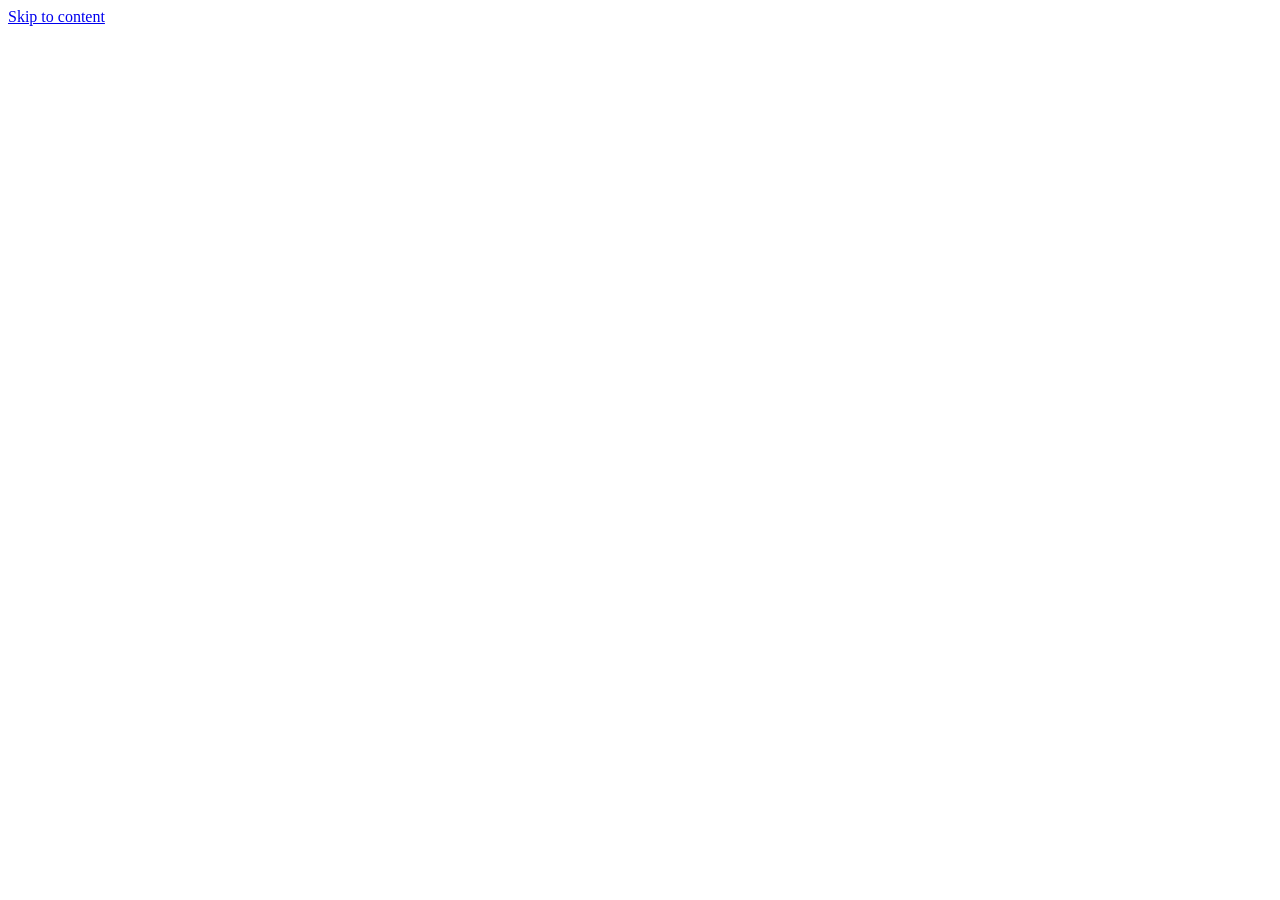
==== index.html @ 4ca3c392 "Deploy Pink Day site" ====
<!doctype html>
<html lang="en" dir="ltr">
  <head>
    <meta charset="UTF-8" />
    <meta name="viewport" content="width=device-width, initial-scale=1, viewport-fit=cover" />
    <meta name="theme-color" content="#fff6f8" />
    <meta name="description" content="Pink Day - Breast Cancer Awareness at Kuwait University, College of Science. Biological Sciences Club." />
    <link rel="icon" href="/favicon.svg" type="image/svg+xml" />
    <link rel="manifest" href="/manifest.webmanifest" />
    <link rel="preconnect" href="https://fonts.googleapis.com" />
    <link rel="preconnect" href="https://fonts.gstatic.com" crossorigin />
    <link rel="stylesheet" href="https://fonts.googleapis.com/css2?family=IBM+Plex+Sans+Arabic:wght@400;600;700&family=Playfair+Display:wght@600;700&display=swap" media="print" onload="this.media='all'" />
    <title>Pink Day · اليوم الوردي</title>
    <script type="module" crossorigin src="/assets/index-Xla1lLvc.js"></script>
    <link rel="stylesheet" crossorigin href="/assets/index-WlaZUGec.css">
  </head>
  <body>
    <a class="skip-link" href="#main">Skip to content</a>
    <header class="site-header" id="site-header"></header>
    <main class="site-main container" id="main" tabindex="-1"></main>
    <footer class="site-footer" id="site-footer"></footer>
  </body>
</html>
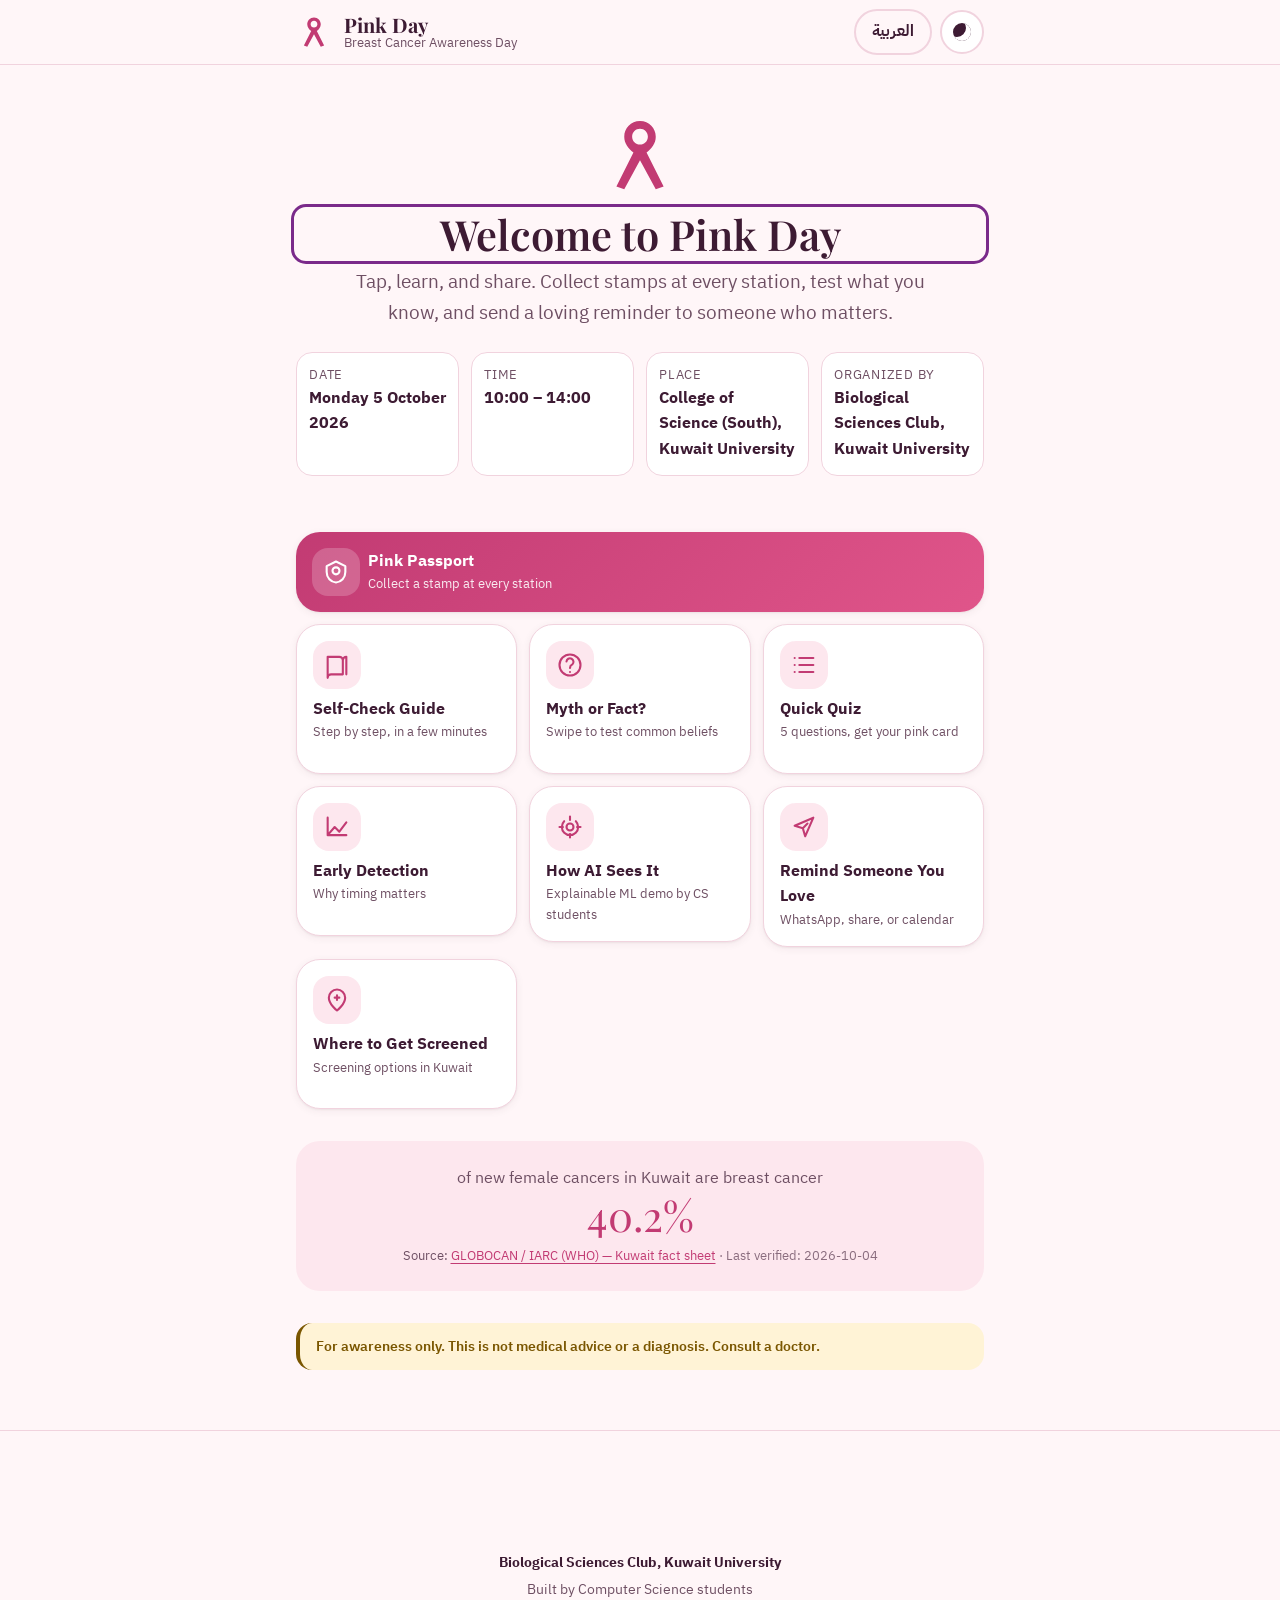
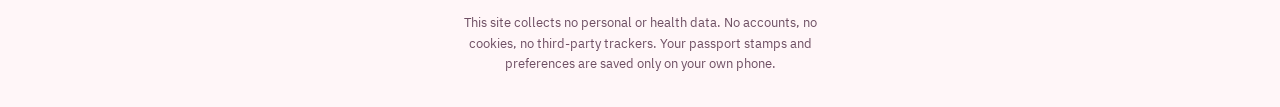
==== commit da2fb72a: "Point index.html at complete hashed assets" ====
--- a/index.html
+++ b/index.html
@@ -5,19 +5,38 @@
     <meta name="viewport" content="width=device-width, initial-scale=1, viewport-fit=cover" />
     <meta name="theme-color" content="#fff6f8" />
     <meta name="description" content="Pink Day - Breast Cancer Awareness at Kuwait University, College of Science. Biological Sciences Club." />
+    <meta name="robots" content="index, follow" />
+    <meta property="og:title" content="Pink Day · اليوم الوردي" />
+    <meta property="og:description" content="Breast Cancer Awareness Day, Kuwait University, College of Science (South)." />
+    <meta property="og:type" content="website" />
     <link rel="icon" href="/favicon.svg" type="image/svg+xml" />
     <link rel="manifest" href="/manifest.webmanifest" />
+    <!-- Fonts: Playfair Display (headings), IBM Plex Sans Arabic (body + Arabic). display=swap keeps text visible on slow networks. -->
     <link rel="preconnect" href="https://fonts.googleapis.com" />
     <link rel="preconnect" href="https://fonts.gstatic.com" crossorigin />
-    <link rel="stylesheet" href="https://fonts.googleapis.com/css2?family=IBM+Plex+Sans+Arabic:wght@400;600;700&family=Playfair+Display:wght@600;700&display=swap" media="print" onload="this.media='all'" />
+    <link
+      rel="stylesheet"
+      href="https://fonts.googleapis.com/css2?family=IBM+Plex+Sans+Arabic:wght@400;600;700&family=Playfair+Display:wght@600;700&display=swap"
+      media="print"
+      onload="this.media='all'"
+    />
+    <noscript>
+      <link
+        rel="stylesheet"
+        href="https://fonts.googleapis.com/css2?family=IBM+Plex+Sans+Arabic:wght@400;600;700&family=Playfair+Display:wght@600;700&display=swap"
+      />
+    </noscript>
     <title>Pink Day · اليوم الوردي</title>
-    <script type="module" crossorigin src="/assets/index-Xla1lLvc.js"></script>
+    <script type="module" crossorigin src="/assets/index-9CtnRjCJ.js"></script>
     <link rel="stylesheet" crossorigin href="/assets/index-WlaZUGec.css">
   </head>
   <body>
-    <a class="skip-link" href="#main">Skip to content</a>
+    <a class="skip-link" href="#main" data-i18n="app.skipToContent">Skip to content</a>
     <header class="site-header" id="site-header"></header>
     <main class="site-main container" id="main" tabindex="-1"></main>
     <footer class="site-footer" id="site-footer"></footer>
+    <noscript>
+      <p style="text-align: center; padding: 1rem">This site needs JavaScript. · هذا الموقع يحتاج إلى تفعيل JavaScript.</p>
+    </noscript>
   </body>
 </html>
--- a/assets/index-WlaZUGec.css
+++ b/assets/index-WlaZUGec.css
@@ -0,0 +1 @@
+:root{--pink-50: #fff6f8;--pink-100: #fde7ee;--pink-200: #f9cfdc;--pink-300: #f4a6c1;--pink-400: #ec7ba3;--pink-500: #e0558a;--pink-600: #c23b73;--pink-700: #9b2d5c;--plum-700: #5a2a4a;--plum-800: #3d1b33;--plum-900: #2a1a26;--cream: #fffaf6;--rose: #d94f7a;--bg: var(--pink-50);--bg-elev: #ffffff;--bg-soft: var(--pink-100);--text: var(--plum-800);--text-muted: #6e4f63;--border: #f1d3de;--accent: var(--pink-600);--accent-strong: var(--pink-700);--accent-soft: var(--pink-200);--on-accent: #ffffff;--success: #2f7a4f;--success-soft: #e3f3e8;--danger: #b4233b;--danger-soft: #fde6ea;--warning-soft: #fff3d6;--warning: #7a5600;--focus: #7a2a8a;--shadow-sm: 0 1px 2px rgba(61, 27, 51, .06), 0 2px 8px rgba(61, 27, 51, .06);--shadow-md: 0 6px 24px rgba(61, 27, 51, .1);--font-sans: "IBM Plex Sans Arabic", "Cairo", system-ui, -apple-system, "Segoe UI", Roboto, "Noto Sans Arabic", sans-serif;--font-serif: "Playfair Display", "Cormorant Garamond", Georgia, "Times New Roman", serif;--fs-xs: .8rem;--fs-sm: .9rem;--fs-md: 1rem;--fs-lg: 1.2rem;--fs-xl: 1.5rem;--fs-2xl: 2rem;--fs-3xl: 2.6rem;--radius-sm: 10px;--radius-md: 16px;--radius-lg: 24px;--radius-pill: 999px;--space-1: .25rem;--space-2: .5rem;--space-3: .75rem;--space-4: 1rem;--space-5: 1.5rem;--space-6: 2rem;--space-8: 3rem;--container: 720px;--tap: 44px;--ease: cubic-bezier(.2, .7, .2, 1);--dur-fast: .15s;--dur: .26s;--dur-slow: .5s;color-scheme:light}:root[data-theme=dark]{--bg: var(--plum-900);--bg-elev: #3a2434;--bg-soft: #4a2d42;--text: #fbeaf0;--text-muted: #d9b8c8;--border: #5e3c53;--accent: var(--pink-300);--accent-strong: var(--pink-200);--accent-soft: #5e3c53;--on-accent: var(--plum-900);--success: #8fd4a8;--success-soft: #28452f;--danger: #ff9bb0;--danger-soft: #4d2430;--warning-soft: #4a3b1c;--warning: #ffd98a;--focus: #f4a6c1;--shadow-sm: 0 1px 2px rgba(0, 0, 0, .3), 0 2px 8px rgba(0, 0, 0, .3);--shadow-md: 0 6px 24px rgba(0, 0, 0, .4);color-scheme:dark}@media(prefers-reduced-motion:reduce){:root{--dur-fast: 0ms;--dur: 0ms;--dur-slow: 0ms}}*,*:before,*:after{box-sizing:border-box}html{-webkit-text-size-adjust:100%;scroll-behavior:smooth}@media(prefers-reduced-motion:reduce){html{scroll-behavior:auto}*,*:before,*:after{animation-duration:.01ms!important;animation-iteration-count:1!important;transition-duration:.01ms!important}}body{margin:0;min-height:100dvh;display:flex;flex-direction:column;background:var(--bg);color:var(--text);font-family:var(--font-sans);font-size:var(--fs-md);line-height:1.6;-webkit-font-smoothing:antialiased;transition:background var(--dur),color var(--dur)}[dir=rtl] body{line-height:1.8}h1,h2,h3,h4{font-family:var(--font-serif);color:var(--text);line-height:1.2;margin:0 0 var(--space-3);font-weight:600;text-wrap:balance}[dir=rtl] h1,[dir=rtl] h2,[dir=rtl] h3,[dir=rtl] h4{font-family:var(--font-sans);font-weight:700}h1{font-size:clamp(1.7rem,5vw,var(--fs-3xl))}h2{font-size:var(--fs-xl)}h3{font-size:var(--fs-lg)}p{margin:0 0 var(--space-3)}a{color:var(--accent);text-decoration-thickness:1px;text-underline-offset:3px}a:hover{color:var(--accent-strong)}img,svg,canvas{max-width:100%;display:block}button,input,select{font:inherit;color:inherit}:focus-visible{outline:3px solid var(--focus);outline-offset:2px;border-radius:var(--radius-sm)}ul,ol{padding-inline-start:1.4em}.sr-only{position:absolute!important;width:1px;height:1px;padding:0;margin:-1px;overflow:hidden;clip:rect(0,0,0,0);white-space:nowrap;border:0}.skip-link{position:absolute;inset-inline-start:var(--space-3);top:-100px;background:var(--accent);color:var(--on-accent);padding:var(--space-2) var(--space-4);border-radius:var(--radius-sm);z-index:100;transition:top var(--dur-fast)}.skip-link:focus{top:var(--space-3)}.container{width:100%;max-width:var(--container);margin-inline:auto;padding-inline:var(--space-4)}.site-header{position:sticky;top:0;z-index:50;background:color-mix(in srgb,var(--bg) 85%,transparent);backdrop-filter:saturate(1.4) blur(10px);-webkit-backdrop-filter:saturate(1.4) blur(10px);border-bottom:1px solid var(--border)}.header-inner{display:flex;align-items:center;justify-content:space-between;gap:var(--space-3);min-height:64px}.brand{display:flex;align-items:center;gap:var(--space-3);text-decoration:none;color:var(--text);min-height:var(--tap)}.brand-icon{width:36px;height:36px;color:var(--accent);flex-shrink:0}.brand-text{display:flex;flex-direction:column;line-height:1.15}.brand-name{font-family:var(--font-serif);font-weight:700;font-size:1.25rem}[dir=rtl] .brand-name{font-family:var(--font-sans)}.brand-tag{font-size:var(--fs-xs);color:var(--text-muted)}.header-actions{display:flex;gap:var(--space-2);align-items:center}.site-main{flex:1;padding-block:var(--space-5) var(--space-8)}.page{animation:page-in var(--dur-slow) var(--ease) both}@keyframes page-in{0%{opacity:0;transform:translateY(10px)}to{opacity:1;transform:none}}.page-header{margin-bottom:var(--space-5)}.page-title{margin-bottom:var(--space-2)}.page-title:focus{outline:none}.page-intro{color:var(--text-muted);font-size:var(--fs-lg);max-width:60ch}.back-link{display:inline-flex;align-items:center;min-height:var(--tap);gap:var(--space-1);color:var(--text-muted);text-decoration:none;font-size:var(--fs-sm);margin-bottom:var(--space-2)}.back-link:hover{color:var(--accent)}[dir=rtl] .back-arrow{display:inline-block;transform:scaleX(-1)}.page-loading{display:grid;place-items:center;min-height:40vh}.spinner{width:36px;height:36px;border-radius:50%;border:3px solid var(--accent-soft);border-top-color:var(--accent);animation:spin .8s linear infinite}@keyframes spin{to{transform:rotate(360deg)}}.disclaimer{margin-top:var(--space-6);padding:var(--space-3) var(--space-4);border-radius:var(--radius-md);background:var(--warning-soft);color:var(--warning);font-size:var(--fs-sm);font-weight:600;border-inline-start:4px solid currentColor}.site-footer{border-top:1px solid var(--border);padding-block:var(--space-6);text-align:center;color:var(--text-muted);font-size:var(--fs-sm)}.footer-logos{display:flex;justify-content:center;gap:var(--space-5);margin-bottom:var(--space-4);flex-wrap:wrap}.footer-logo{width:72px;height:72px;object-fit:contain;border-radius:var(--radius-md);background:var(--bg-elev);padding:var(--space-2);border:1px dashed var(--border)}.footer-logo.is-missing{visibility:hidden}.footer-org{font-weight:700;color:var(--text);margin-bottom:var(--space-1)}.footer-built{margin-bottom:var(--space-3)}.footer-privacy-note{max-width:48ch;margin:0 auto;font-size:var(--fs-xs);text-align:center}.btn{display:inline-flex;align-items:center;justify-content:center;gap:var(--space-2);min-height:var(--tap);min-width:var(--tap);padding:var(--space-2) var(--space-5);border-radius:var(--radius-pill);border:2px solid transparent;font-weight:600;cursor:pointer;text-decoration:none;transition:transform var(--dur-fast) var(--ease),background var(--dur-fast),box-shadow var(--dur-fast),color var(--dur-fast);-webkit-tap-highlight-color:transparent;user-select:none}.btn:active{transform:scale(.97)}.btn:disabled{opacity:.5;cursor:not-allowed}.btn-primary{background:var(--accent);color:var(--on-accent);box-shadow:var(--shadow-sm)}.btn-primary:hover{background:var(--accent-strong);color:var(--on-accent)}.btn-secondary{background:var(--bg-elev);color:var(--accent);border-color:var(--accent-soft)}.btn-secondary:hover{border-color:var(--accent)}.btn-ghost{background:transparent;color:var(--text);border-color:var(--border)}.btn-ghost:hover{background:var(--bg-soft)}.btn-danger{background:transparent;color:var(--danger);border-color:var(--danger-soft)}.btn-icon{padding:0;width:var(--tap);height:var(--tap);border-radius:50%;background:var(--bg-elev);border-color:var(--border)}.btn-block{width:100%}.btn-lg{font-size:var(--fs-lg);padding:var(--space-3) var(--space-6)}.btn-row{display:flex;flex-wrap:wrap;gap:var(--space-3);margin-block:var(--space-4)}.btn-row>.btn{flex:1 1 auto}.theme-icon{width:18px;height:18px;border-radius:50%;background:var(--text);box-shadow:inset -5px -4px 0 0 var(--bg-elev);transition:box-shadow var(--dur),background var(--dur)}:root[data-theme=dark] .theme-icon{box-shadow:inset 0 0 0 0 var(--bg-elev);background:var(--accent)}.lang-toggle{font-weight:700;padding-inline:var(--space-4)}.card{background:var(--bg-elev);border:1px solid var(--border);border-radius:var(--radius-lg);padding:var(--space-5);box-shadow:var(--shadow-sm)}.card+.card{margin-top:var(--space-4)}.card-soft{background:var(--bg-soft);border-color:transparent;box-shadow:none}.card-title{margin-bottom:var(--space-2)}.section{margin-block:var(--space-6)}.section-title{margin-bottom:var(--space-2)}.section-text{color:var(--text-muted)}.todo-chip{display:inline-block;padding:0 var(--space-2);border-radius:var(--radius-sm);background:var(--warning-soft);color:var(--warning);font-size:var(--fs-xs);font-weight:700;letter-spacing:.02em;vertical-align:middle}.todo-note{font-size:var(--fs-sm);color:var(--text-muted);padding:var(--space-2) var(--space-3);border:1px dashed var(--border);border-radius:var(--radius-md)}.source-badge{font-size:var(--fs-xs);color:var(--text-muted);margin:var(--space-2) 0 0}.source-badge-pending{font-style:italic}.source-verified{opacity:.8}.figure{text-align:center}.figure-value{font-family:var(--font-serif);font-size:var(--fs-3xl);color:var(--accent);margin:0;line-height:1.1}.figure-pending .figure-value{font-size:var(--fs-lg);font-family:var(--font-sans);color:var(--text-muted)}.figure-label{color:var(--text-muted);margin:0}.banner{display:flex;gap:var(--space-3);align-items:flex-start;padding:var(--space-3) var(--space-4);border-radius:var(--radius-md);font-weight:700;margin-bottom:var(--space-5)}.banner-warning{background:var(--warning-soft);color:var(--warning);border:1px solid color-mix(in srgb,var(--warning) 30%,transparent)}.banner-info{background:var(--bg-soft);color:var(--text)}.progress{height:12px;background:var(--accent-soft);border-radius:var(--radius-pill);overflow:hidden}.progress-fill{height:100%;width:0;background:linear-gradient(90deg,var(--pink-400),var(--accent));border-radius:inherit;transition:width var(--dur-slow) var(--ease)}.toast-region{position:fixed;inset-inline:0;bottom:calc(var(--space-5) + env(safe-area-inset-bottom));display:flex;justify-content:center;pointer-events:none;z-index:200}.toast{background:var(--plum-800);color:#fff;padding:var(--space-3) var(--space-5);border-radius:var(--radius-pill);box-shadow:var(--shadow-md);font-weight:600;opacity:0;transform:translateY(12px);transition:opacity var(--dur) var(--ease),transform var(--dur) var(--ease);max-width:90vw}:root[data-theme=dark] .toast{background:var(--pink-200);color:var(--plum-900)}.toast.is-visible{opacity:1;transform:none}.tooltip{position:relative;display:inline-block;vertical-align:middle}.tooltip-btn{width:28px;height:28px;padding:0;display:inline-grid;place-items:center;border-radius:50%;border:1px solid var(--border);background:var(--bg-elev);color:var(--accent);cursor:pointer;position:relative}.tooltip-btn:after{content:"";position:absolute;inset:-8px}.tooltip-bubble{position:absolute;bottom:calc(100% + 8px);inset-inline-start:50%;transform:translate(-50%);width:min(280px,80vw);background:var(--plum-800);color:#fff;font-size:var(--fs-sm);font-weight:400;line-height:1.5;padding:var(--space-3);border-radius:var(--radius-md);box-shadow:var(--shadow-md);opacity:0;visibility:hidden;transition:opacity var(--dur-fast);z-index:20;text-align:start;font-family:var(--font-sans)}[dir=rtl] .tooltip-bubble{transform:translate(50%)}:root[data-theme=dark] .tooltip-bubble{background:var(--pink-100);color:var(--plum-900)}.tooltip.is-open .tooltip-bubble{opacity:1;visibility:visible}.with-tip{display:flex;align-items:center;gap:var(--space-2);flex-wrap:wrap}.input{width:100%;min-height:var(--tap);padding:var(--space-2) var(--space-4);border-radius:var(--radius-md);border:2px solid var(--border);background:var(--bg-elev);color:var(--text);font-size:var(--fs-lg)}.input:focus{border-color:var(--accent);outline:none}.input-code{text-transform:uppercase;letter-spacing:.3em;text-align:center;font-family:ui-monospace,SF Mono,Menlo,Consolas,monospace}.range{width:100%;height:var(--tap);margin:0;background:transparent;-webkit-appearance:none;appearance:none;cursor:pointer}.range::-webkit-slider-runnable-track{height:8px;border-radius:var(--radius-pill);background:var(--accent-soft)}.range::-moz-range-track{height:8px;border-radius:var(--radius-pill);background:var(--accent-soft)}.range::-webkit-slider-thumb{-webkit-appearance:none;width:28px;height:28px;margin-top:-10px;border-radius:50%;background:var(--accent);border:3px solid var(--bg-elev);box-shadow:var(--shadow-sm)}.range::-moz-range-thumb{width:28px;height:28px;border-radius:50%;background:var(--accent);border:3px solid var(--bg-elev);box-shadow:var(--shadow-sm)}.range:focus-visible{outline-offset:6px}.field{margin-bottom:var(--space-4)}.field-label{display:flex;justify-content:space-between;align-items:center;gap:var(--space-2);font-weight:600;margin-bottom:var(--space-1)}.field-value{font-variant-numeric:tabular-nums;color:var(--accent)}.status{padding:var(--space-4);border-radius:var(--radius-md);font-weight:600;display:flex;gap:var(--space-3);align-items:flex-start}.status-success{background:var(--success-soft);color:var(--success)}.status-danger{background:var(--danger-soft);color:var(--danger)}.status p{margin:0;font-weight:400}.status strong{display:block}.error-state{text-align:center}.confetti-canvas{position:fixed;inset:0;width:100%;height:100%;pointer-events:none;z-index:300}.muted{color:var(--text-muted)}.center{text-align:center}.stack>*+*{margin-top:var(--space-3)}.row{display:flex;gap:var(--space-3);align-items:center;flex-wrap:wrap}.grow{flex:1}.mt-4{margin-top:var(--space-4)}.mt-6{margin-top:var(--space-6)}.num{font-variant-numeric:tabular-nums;direction:ltr;unicode-bidi:isolate}.hero{text-align:center;padding:var(--space-5) 0 var(--space-6);position:relative}.hero-ribbon{width:84px;height:84px;margin:0 auto var(--space-3);color:var(--accent);animation:float 6s ease-in-out infinite}@keyframes float{0%,to{transform:translateY(0)}50%{transform:translateY(-6px)}}.hero h1{margin-bottom:var(--space-2)}.hero-intro{color:var(--text-muted);font-size:var(--fs-lg);max-width:52ch;margin-inline:auto}.event-meta{display:grid;grid-template-columns:repeat(auto-fit,minmax(140px,1fr));gap:var(--space-3);margin:var(--space-5) 0;list-style:none;padding:0}.event-meta-item{background:var(--bg-elev);border:1px solid var(--border);border-radius:var(--radius-md);padding:var(--space-3);text-align:start}.event-meta-item dt{font-size:var(--fs-xs);color:var(--text-muted);text-transform:uppercase;letter-spacing:.06em}.event-meta-item dd{margin:0;font-weight:700}.feature-grid{display:grid;grid-template-columns:repeat(2,1fr);gap:var(--space-3);list-style:none;padding:0;margin:0}@media(min-width:560px){.feature-grid{grid-template-columns:repeat(3,1fr)}}.feature-card{display:flex;flex-direction:column;gap:var(--space-2);min-height:150px;padding:var(--space-4);background:var(--bg-elev);border:1px solid var(--border);border-radius:var(--radius-lg);text-decoration:none;color:var(--text);box-shadow:var(--shadow-sm);transition:transform var(--dur) var(--ease),box-shadow var(--dur),border-color var(--dur)}.feature-card:hover,.feature-card:focus-visible{transform:translateY(-3px);box-shadow:var(--shadow-md);border-color:var(--accent-soft);color:var(--text)}.feature-icon{width:48px;height:48px;display:grid;place-items:center;border-radius:var(--radius-md);background:var(--bg-soft);color:var(--accent)}.feature-title{font-weight:700;font-size:var(--fs-md);line-height:1.3}.feature-desc{font-size:var(--fs-xs);color:var(--text-muted);margin:0}.feature-grid>li.is-wide{grid-column:1 / -1}.feature-card.is-wide{flex-direction:row;align-items:center;min-height:0;background:linear-gradient(135deg,var(--accent) 0%,var(--pink-500) 100%);color:var(--on-accent);border:none}.feature-card.is-wide:hover{color:var(--on-accent)}.feature-card.is-wide .feature-icon{background:#fff3;color:inherit}.feature-card.is-wide .feature-desc{color:inherit;opacity:.9}.passport-progress{display:flex;flex-direction:column;gap:var(--space-2);margin-bottom:var(--space-5)}.passport-progress-label{display:flex;justify-content:space-between;font-weight:700}.stamp-grid{display:grid;grid-template-columns:repeat(2,1fr);gap:var(--space-3);list-style:none;padding:0;margin:0 0 var(--space-5)}@media(min-width:480px){.stamp-grid{grid-template-columns:repeat(3,1fr)}}.stamp{position:relative;aspect-ratio:1;display:flex;flex-direction:column;align-items:center;justify-content:center;gap:var(--space-2);padding:var(--space-3);border-radius:var(--radius-lg);text-align:center;border:2px dashed var(--border);color:var(--text-muted);background:transparent;transition:border-color var(--dur),background var(--dur)}.stamp-collected{border-style:solid;border-color:var(--accent-soft);background:var(--bg-elev);color:var(--text);box-shadow:var(--shadow-sm)}.stamp-ribbon{width:56px;height:56px;color:var(--accent);filter:drop-shadow(0 2px 4px rgba(194,59,115,.3))}.stamp-empty .stamp-ribbon{color:var(--border);filter:none;opacity:.8}.stamp-num{position:absolute;top:var(--space-2);inset-inline-start:var(--space-2);width:26px;height:26px;border-radius:50%;display:grid;place-items:center;font-size:var(--fs-xs);font-weight:700;background:var(--bg-soft);color:var(--accent)}.stamp-collected .stamp-num{background:var(--accent);color:var(--on-accent)}.stamp-name{font-size:var(--fs-xs);font-weight:600;line-height:1.3}.stamp-pop .stamp-ribbon{animation:stamp-pop .7s var(--ease) both}@keyframes stamp-pop{0%{transform:scale(2.4) rotate(-15deg);opacity:0}55%{transform:scale(.9) rotate(3deg);opacity:1}75%{transform:scale(1.08) rotate(-2deg)}to{transform:scale(1) rotate(0)}}.stamp-pop{animation:stamp-flash .7s var(--ease)}@keyframes stamp-flash{0%{background:var(--accent-soft)}to{background:var(--bg-elev)}}.redeem-card{text-align:center;background:linear-gradient(160deg,var(--bg-elev),var(--bg-soft));border:2px solid var(--accent-soft)}.redeem-code{display:inline-block;font-family:ui-monospace,SF Mono,Menlo,Consolas,monospace;font-size:2.4rem;letter-spacing:.35em;padding:var(--space-3) var(--space-5);padding-inline-end:calc(var(--space-5) - .35em);border-radius:var(--radius-md);background:var(--bg);color:var(--accent);border:2px dashed var(--accent);margin:var(--space-3) 0;direction:ltr}.verify-form{display:flex;flex-direction:column;gap:var(--space-3)}.message-preview{white-space:pre-wrap;background:var(--bg-soft);border-radius:var(--radius-md);padding:var(--space-4);font-size:var(--fs-sm);position:relative}.message-preview:before{content:"";position:absolute;inset-inline-start:var(--space-4);bottom:-8px;border:8px solid transparent;border-top-color:var(--bg-soft);border-bottom:0}.btn-whatsapp{background:#1f8f5a;color:#fff}.btn-whatsapp:hover{background:#17754a;color:#fff}.chart-wrap{position:relative;height:260px;margin-block:var(--space-4)}.stage-stepper{margin-block:var(--space-4)}.stage-buttons{display:grid;grid-template-columns:repeat(4,1fr);gap:var(--space-2);margin-top:var(--space-2)}.stage-btn{min-height:var(--tap);border-radius:var(--radius-md);border:2px solid var(--border);background:var(--bg-elev);font-weight:700;cursor:pointer;transition:all var(--dur-fast)}.stage-btn[aria-pressed=true]{background:var(--accent);color:var(--on-accent);border-color:var(--accent)}.takeaway{background:var(--bg-soft);border-radius:var(--radius-md);padding:var(--space-4);transition:opacity var(--dur)}.takeaway.is-changing{opacity:.3}.curve-pending{display:grid;place-items:center;text-align:center;height:100%;border:2px dashed var(--border);border-radius:var(--radius-md);padding:var(--space-4);color:var(--text-muted)}.metrics-grid{display:grid;grid-template-columns:repeat(3,1fr);gap:var(--space-3);margin-block:var(--space-4)}.metric{background:var(--bg-soft);border-radius:var(--radius-md);padding:var(--space-3);text-align:center}.metric-value{font-family:var(--font-serif);font-size:var(--fs-xl);color:var(--accent);margin:0;direction:ltr}.metric-label{font-size:var(--fs-xs);color:var(--text-muted);margin:0;display:flex;justify-content:center;align-items:center;gap:4px}.prob-card{text-align:center;position:sticky;top:72px;z-index:5}.prob-value{font-family:var(--font-serif);font-size:var(--fs-3xl);margin:0;direction:ltr;transition:color var(--dur)}.prob-bar{height:14px;border-radius:var(--radius-pill);background:linear-gradient(90deg,var(--success) 0%,var(--pink-300) 50%,var(--danger) 100%);position:relative;margin:var(--space-3) 0}.prob-marker{position:absolute;top:-5px;width:24px;height:24px;border-radius:50%;background:var(--bg-elev);border:3px solid var(--text);transform:translate(-50%);transition:left var(--dur) var(--ease);left:0}.prob-scale{display:flex;justify-content:space-between;font-size:var(--fs-xs);color:var(--text-muted);direction:ltr}.prob-label{font-weight:700;margin:0}.prob-label.is-malignant{color:var(--danger)}.prob-label.is-benign{color:var(--success)}.tree{overflow-x:auto;padding-bottom:var(--space-3);direction:ltr;-webkit-overflow-scrolling:touch}.tree>ul{width:max-content;min-width:100%;margin-inline:auto}.tree ul{list-style:none;padding:0;margin:0;display:flex;justify-content:center;gap:var(--space-2);position:relative}.tree li{display:flex;flex-direction:column;align-items:center;position:relative;padding-top:var(--space-4);flex:1;min-width:104px}.tree>ul>li{padding-top:0}.tree li:before{content:"";position:absolute;top:0;left:50%;width:2px;height:var(--space-4);background:var(--border)}.tree>ul>li:before{display:none}.tree-node,.tree-leaf{border-radius:var(--radius-md);padding:var(--space-2) var(--space-3);font-size:var(--fs-xs);text-align:center;background:var(--bg-elev);border:2px solid var(--accent-soft);min-width:96px;max-width:150px}.tree-node strong{display:block;font-size:var(--fs-sm)}.tree-leaf{font-weight:700}.tree-leaf.is-malignant{background:var(--danger-soft);color:var(--danger);border-color:transparent}.tree-leaf.is-benign{background:var(--success-soft);color:var(--success);border-color:transparent}.tree-edge{font-size:var(--fs-xs);color:var(--text-muted);font-weight:700;margin-bottom:2px}.tree-samples{display:block;color:var(--text-muted);font-weight:400}.confusion{display:grid;grid-template-columns:auto 1fr 1fr;gap:var(--space-2);align-items:center;margin-block:var(--space-4);direction:ltr}.confusion-corner{font-size:var(--fs-xs);color:var(--text-muted);text-align:center}.confusion-head{font-size:var(--fs-xs);font-weight:700;text-align:center;color:var(--text-muted)}.confusion-side{font-size:var(--fs-xs);font-weight:700;color:var(--text-muted);writing-mode:vertical-rl;transform:rotate(180deg);text-align:center}.confusion-cell{border-radius:var(--radius-md);padding:var(--space-3);text-align:center;background:var(--bg-soft);min-height:84px;display:flex;flex-direction:column;justify-content:center}.confusion-cell strong{font-family:var(--font-serif);font-size:var(--fs-2xl);line-height:1}.confusion-cell span{font-size:var(--fs-xs);color:var(--text-muted)}.confusion-cell.is-good{background:var(--success-soft);color:var(--success)}.confusion-cell.is-bad{background:var(--danger-soft);color:var(--danger)}.confusion-cell.is-worst{outline:3px solid var(--danger);outline-offset:2px}.sample-select{width:100%;min-height:var(--tap);border-radius:var(--radius-md);border:2px solid var(--border);background:var(--bg-elev);padding:var(--space-2) var(--space-3)}.deck{position:relative;height:340px;margin-block:var(--space-4);touch-action:pan-y}.swipe-card{position:absolute;inset:0;display:flex;flex-direction:column;align-items:center;justify-content:center;text-align:center;padding:var(--space-5);background:var(--bg-elev);border:1px solid var(--border);border-radius:var(--radius-lg);box-shadow:var(--shadow-md);cursor:grab;user-select:none;transition:transform var(--dur) var(--ease),opacity var(--dur);will-change:transform}.swipe-card.is-dragging{transition:none;cursor:grabbing}.swipe-card.is-behind{transform:scale(.94) translateY(14px);opacity:.6;pointer-events:none}.swipe-card .statement{font-size:var(--fs-xl);font-weight:700;line-height:1.35;font-family:var(--font-serif)}[dir=rtl] .swipe-card .statement{font-family:var(--font-sans)}.swipe-counter{position:absolute;top:var(--space-3);inset-inline-end:var(--space-4);font-size:var(--fs-xs);color:var(--text-muted)}.swipe-stamp{position:absolute;top:var(--space-5);padding:var(--space-1) var(--space-3);border:3px solid currentColor;border-radius:var(--radius-sm);font-weight:800;font-size:var(--fs-lg);text-transform:uppercase;opacity:0;transform:rotate(-12deg);transition:opacity var(--dur-fast)}.swipe-stamp-fact{left:var(--space-5);color:var(--success)}.swipe-stamp-myth{right:var(--space-5);color:var(--danger);transform:rotate(12deg)}.swipe-controls{display:grid;grid-template-columns:1fr 1fr;gap:var(--space-3)}.btn-myth{background:var(--danger-soft);color:var(--danger)}.btn-fact{background:var(--success-soft);color:var(--success)}.verdict-badge{display:inline-block;padding:var(--space-1) var(--space-3);border-radius:var(--radius-pill);font-weight:800}.verdict-myth{background:var(--danger-soft);color:var(--danger)}.verdict-fact{background:var(--success-soft);color:var(--success)}.reveal-card{animation:page-in var(--dur) var(--ease) both}.guide-illustration{width:100%;max-width:260px;margin:0 auto var(--space-4);color:var(--accent)}.guide-illustration svg{width:100%;height:auto}.step-dots{display:flex;justify-content:center;gap:var(--space-2);margin-block:var(--space-4);list-style:none;padding:0}.step-dot{width:10px;height:10px;border-radius:50%;background:var(--accent-soft);transition:all var(--dur);border:none;padding:0;cursor:pointer;position:relative}.step-dot:after{content:"";position:absolute;inset:-12px}.step-dot[aria-current=step]{background:var(--accent);width:26px;border-radius:var(--radius-pill)}.guide-step{text-align:center;min-height:360px;display:flex;flex-direction:column;justify-content:center;touch-action:pan-y}.guide-step-label{color:var(--accent);font-weight:700;font-size:var(--fs-sm);margin-bottom:var(--space-1)}.doctor-list li{margin-bottom:var(--space-2)}.quiz-options{display:grid;gap:var(--space-2);list-style:none;padding:0;margin:var(--space-4) 0}.quiz-option{width:100%;min-height:var(--tap);padding:var(--space-3) var(--space-4);border-radius:var(--radius-md);border:2px solid var(--border);background:var(--bg-elev);text-align:start;cursor:pointer;transition:all var(--dur-fast);display:flex;gap:var(--space-3);align-items:center}.quiz-option:hover:not(:disabled){border-color:var(--accent)}.quiz-option:disabled{cursor:default}.quiz-option .opt-letter{width:30px;height:30px;flex-shrink:0;border-radius:50%;display:grid;place-items:center;background:var(--bg-soft);font-weight:700;font-size:var(--fs-sm)}.quiz-option.is-correct{border-color:var(--success);background:var(--success-soft);color:var(--success)}.quiz-option.is-wrong{border-color:var(--danger);background:var(--danger-soft);color:var(--danger)}.quiz-feedback{animation:page-in var(--dur) var(--ease) both}.quiz-score{font-family:var(--font-serif);font-size:3rem;color:var(--accent);margin:0;line-height:1}.pink-card-preview{width:100%;max-width:360px;margin:var(--space-4) auto;border-radius:var(--radius-lg);box-shadow:var(--shadow-md)}.clinic-card h3{margin-bottom:var(--space-1)}.clinic-area{color:var(--text-muted);margin-bottom:var(--space-2)}.clinic-actions{display:flex;gap:var(--space-2);flex-wrap:wrap;margin-top:var(--space-3)}.tag-group{margin-block:var(--space-5)}.tag-list{list-style:none;padding:0;margin:0;display:grid;gap:var(--space-3)}.tag-item{display:grid;grid-template-columns:112px 1fr;gap:var(--space-3);align-items:center}.tag-qr{width:112px;height:112px;border-radius:var(--radius-sm);background:#fff;padding:4px}.tag-label{font-weight:700;margin:0}.tag-url{font-family:ui-monospace,Menlo,Consolas,monospace;font-size:var(--fs-xs);word-break:break-all;direction:ltr;text-align:left;color:var(--text-muted);margin:var(--space-1) 0 var(--space-2)}.tag-counts{font-family:ui-monospace,Menlo,Consolas,monospace;font-size:var(--fs-sm)}
